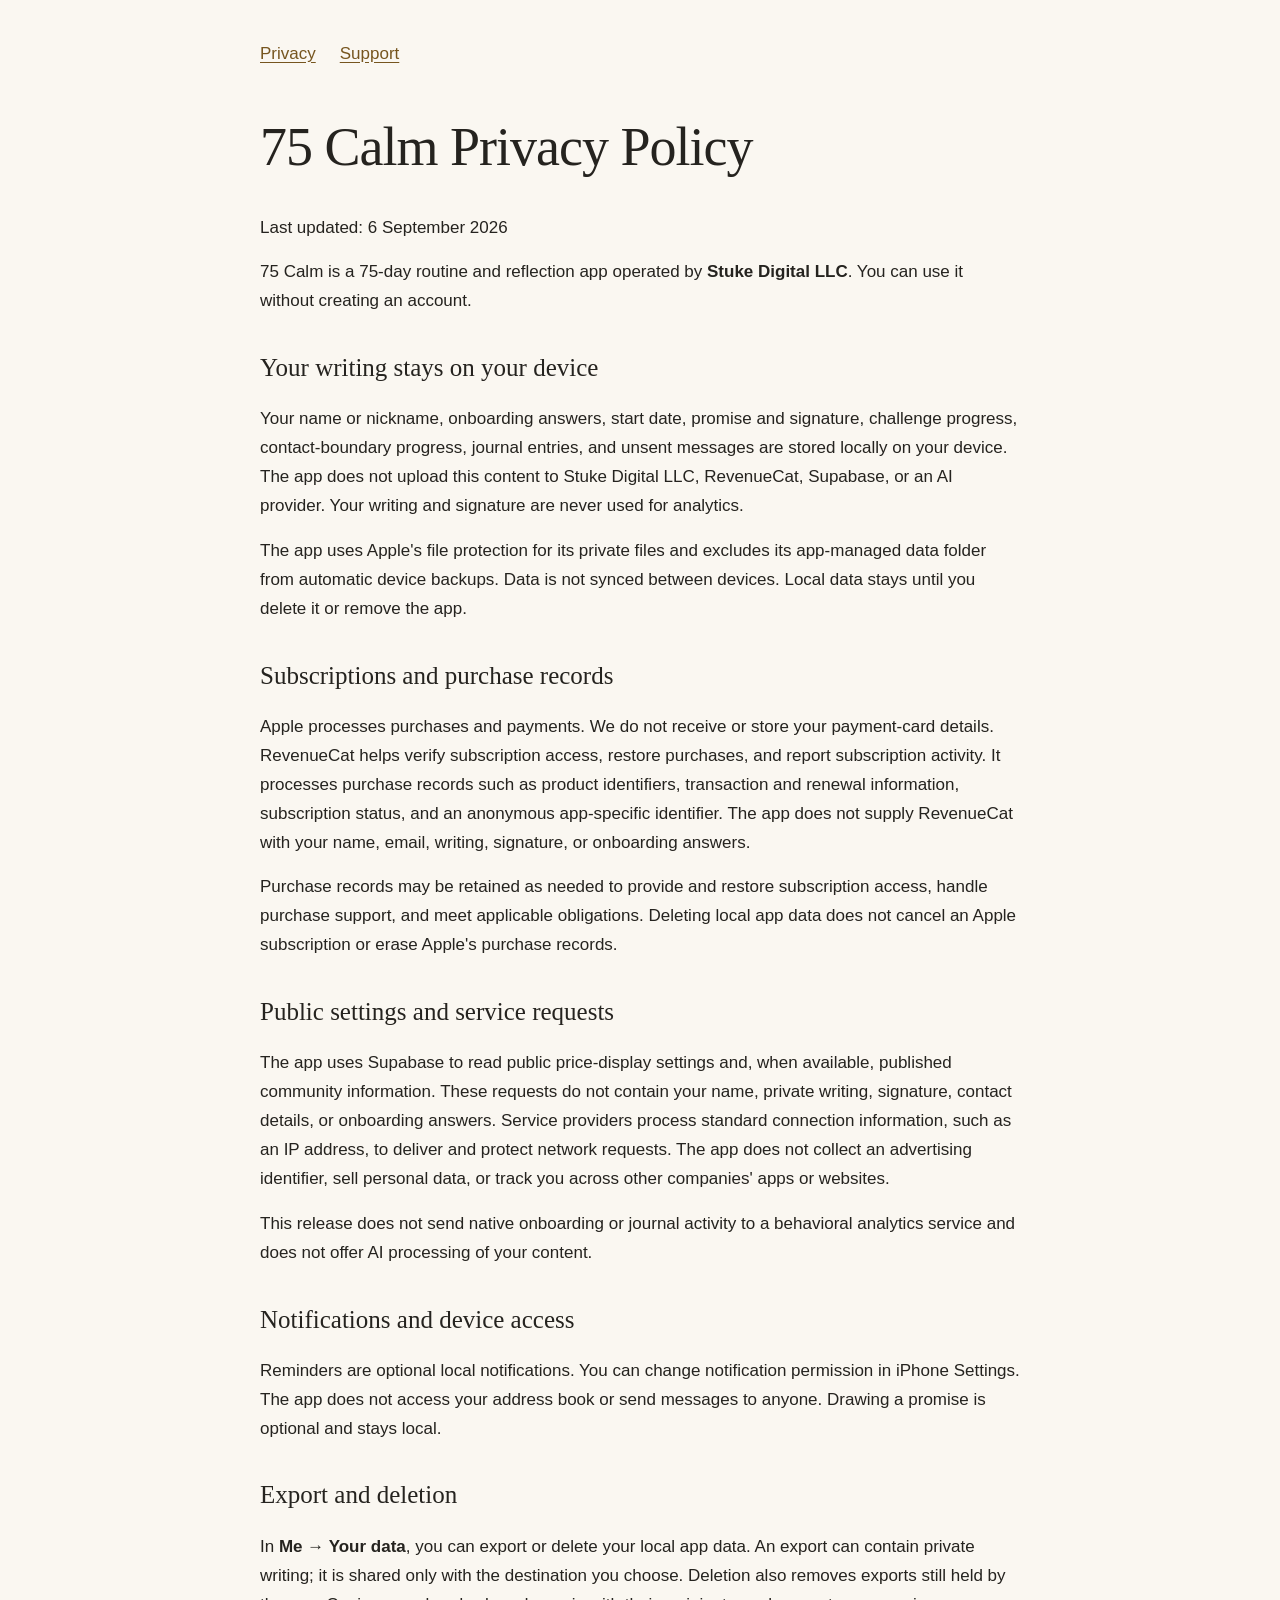
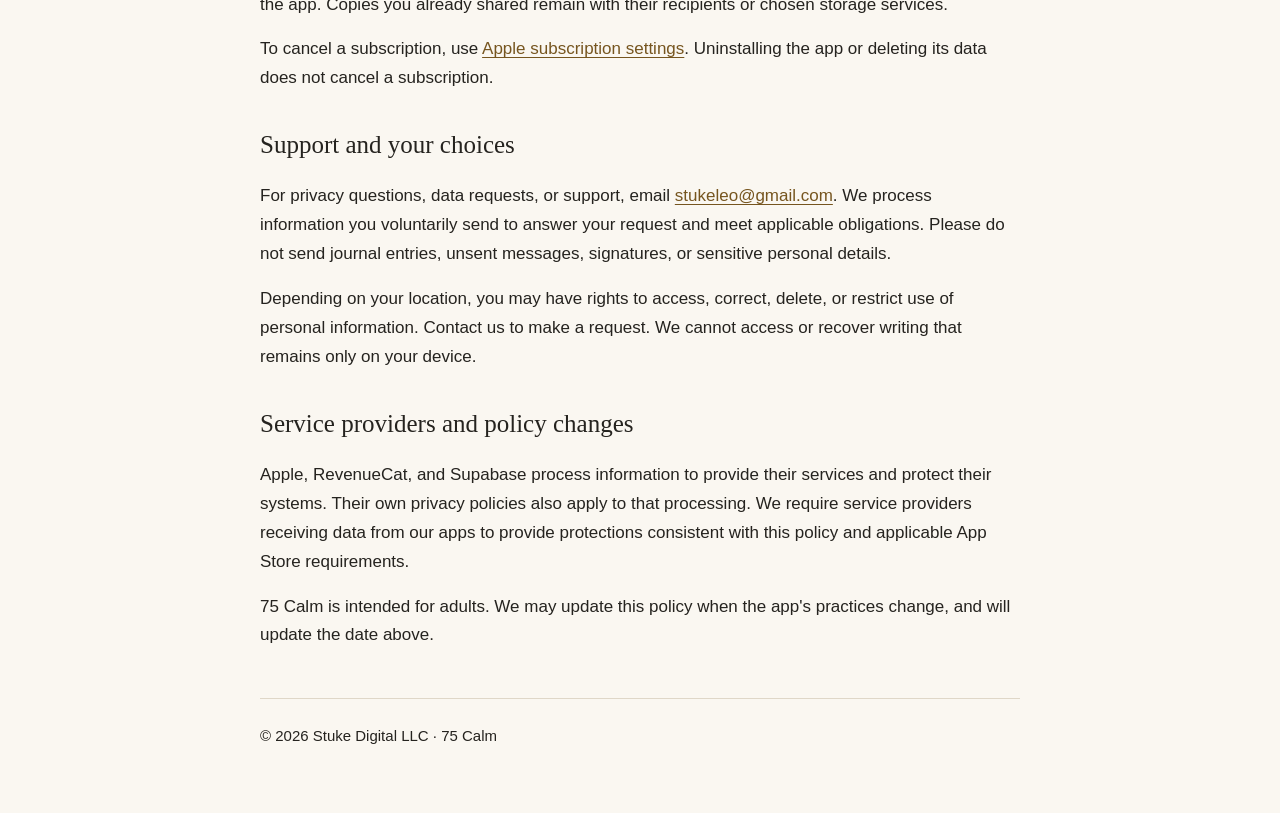
==== 75-calm/privacy/index.html @ 206cfe37 "Add 75 Calm privacy and support pages" ====
<!doctype html>
<html lang="en"><head><meta charset="utf-8"><meta name="viewport" content="width=device-width,initial-scale=1"><title>75 Calm Privacy Policy | Stuke Digital LLC</title><meta name="description" content="75 Calm Privacy Policy: subscriptions, local data, and help from Stuke Digital LLC."><style>html{color-scheme:light}body{margin:0;background:#faf7f1;color:#25231f;font:17px/1.7 -apple-system,BlinkMacSystemFont,Segoe UI,sans-serif}main{max-width:760px;margin:0 auto;padding:40px 24px 64px}nav{display:flex;gap:24px;flex-wrap:wrap;margin-bottom:48px}a{color:#76551f;text-underline-offset:3px}h1{font:500 clamp(36px,6vw,54px)/1.12 Georgia,serif;letter-spacing:-1px}h2{font:500 25px/1.3 Georgia,serif;margin-top:36px}p{margin:16px 0}footer{border-top:1px solid #dfd7c8;margin-top:48px;padding-top:24px;font-size:15px}a:focus-visible{outline:3px solid #76551f;outline-offset:4px}</style></head><body><main><nav aria-label="75 Calm information"><a href="../privacy/">Privacy</a><a href="../support/">Support</a></nav><h1>75 Calm Privacy Policy</h1><p>Last updated: 6 September 2026</p>
<p>75 Calm is a 75-day routine and reflection app operated by <strong>Stuke Digital LLC</strong>. You can use it without creating an account.</p>
<h2>Your writing stays on your device</h2>
<p>Your name or nickname, onboarding answers, start date, promise and signature, challenge progress, contact-boundary progress, journal entries, and unsent messages are stored locally on your device. The app does not upload this content to Stuke Digital LLC, RevenueCat, Supabase, or an AI provider. Your writing and signature are never used for analytics.</p>
<p>The app uses Apple's file protection for its private files and excludes its app-managed data folder from automatic device backups. Data is not synced between devices. Local data stays until you delete it or remove the app.</p>
<h2>Subscriptions and purchase records</h2>
<p>Apple processes purchases and payments. We do not receive or store your payment-card details. RevenueCat helps verify subscription access, restore purchases, and report subscription activity. It processes purchase records such as product identifiers, transaction and renewal information, subscription status, and an anonymous app-specific identifier. The app does not supply RevenueCat with your name, email, writing, signature, or onboarding answers.</p>
<p>Purchase records may be retained as needed to provide and restore subscription access, handle purchase support, and meet applicable obligations. Deleting local app data does not cancel an Apple subscription or erase Apple's purchase records.</p>
<h2>Public settings and service requests</h2>
<p>The app uses Supabase to read public price-display settings and, when available, published community information. These requests do not contain your name, private writing, signature, contact details, or onboarding answers. Service providers process standard connection information, such as an IP address, to deliver and protect network requests. The app does not collect an advertising identifier, sell personal data, or track you across other companies' apps or websites.</p>
<p>This release does not send native onboarding or journal activity to a behavioral analytics service and does not offer AI processing of your content.</p>
<h2>Notifications and device access</h2>
<p>Reminders are optional local notifications. You can change notification permission in iPhone Settings. The app does not access your address book or send messages to anyone. Drawing a promise is optional and stays local.</p>
<h2>Export and deletion</h2>
<p>In <strong>Me → Your data</strong>, you can export or delete your local app data. An export can contain private writing; it is shared only with the destination you choose. Deletion also removes exports still held by the app. Copies you already shared remain with their recipients or chosen storage services.</p>
<p>To cancel a subscription, use <a href="https://apps.apple.com/account/subscriptions">Apple subscription settings</a>. Uninstalling the app or deleting its data does not cancel a subscription.</p>
<h2>Support and your choices</h2>
<p>For privacy questions, data requests, or support, email <a href="mailto:stukeleo@gmail.com">stukeleo@gmail.com</a>. We process information you voluntarily send to answer your request and meet applicable obligations. Please do not send journal entries, unsent messages, signatures, or sensitive personal details.</p>
<p>Depending on your location, you may have rights to access, correct, delete, or restrict use of personal information. Contact us to make a request. We cannot access or recover writing that remains only on your device.</p>
<h2>Service providers and policy changes</h2>
<p>Apple, RevenueCat, and Supabase process information to provide their services and protect their systems. Their own privacy policies also apply to that processing. We require service providers receiving data from our apps to provide protections consistent with this policy and applicable App Store requirements.</p>
<p>75 Calm is intended for adults. We may update this policy when the app's practices change, and will update the date above.</p><footer>© 2026 Stuke Digital LLC · 75 Calm</footer></main></body></html>
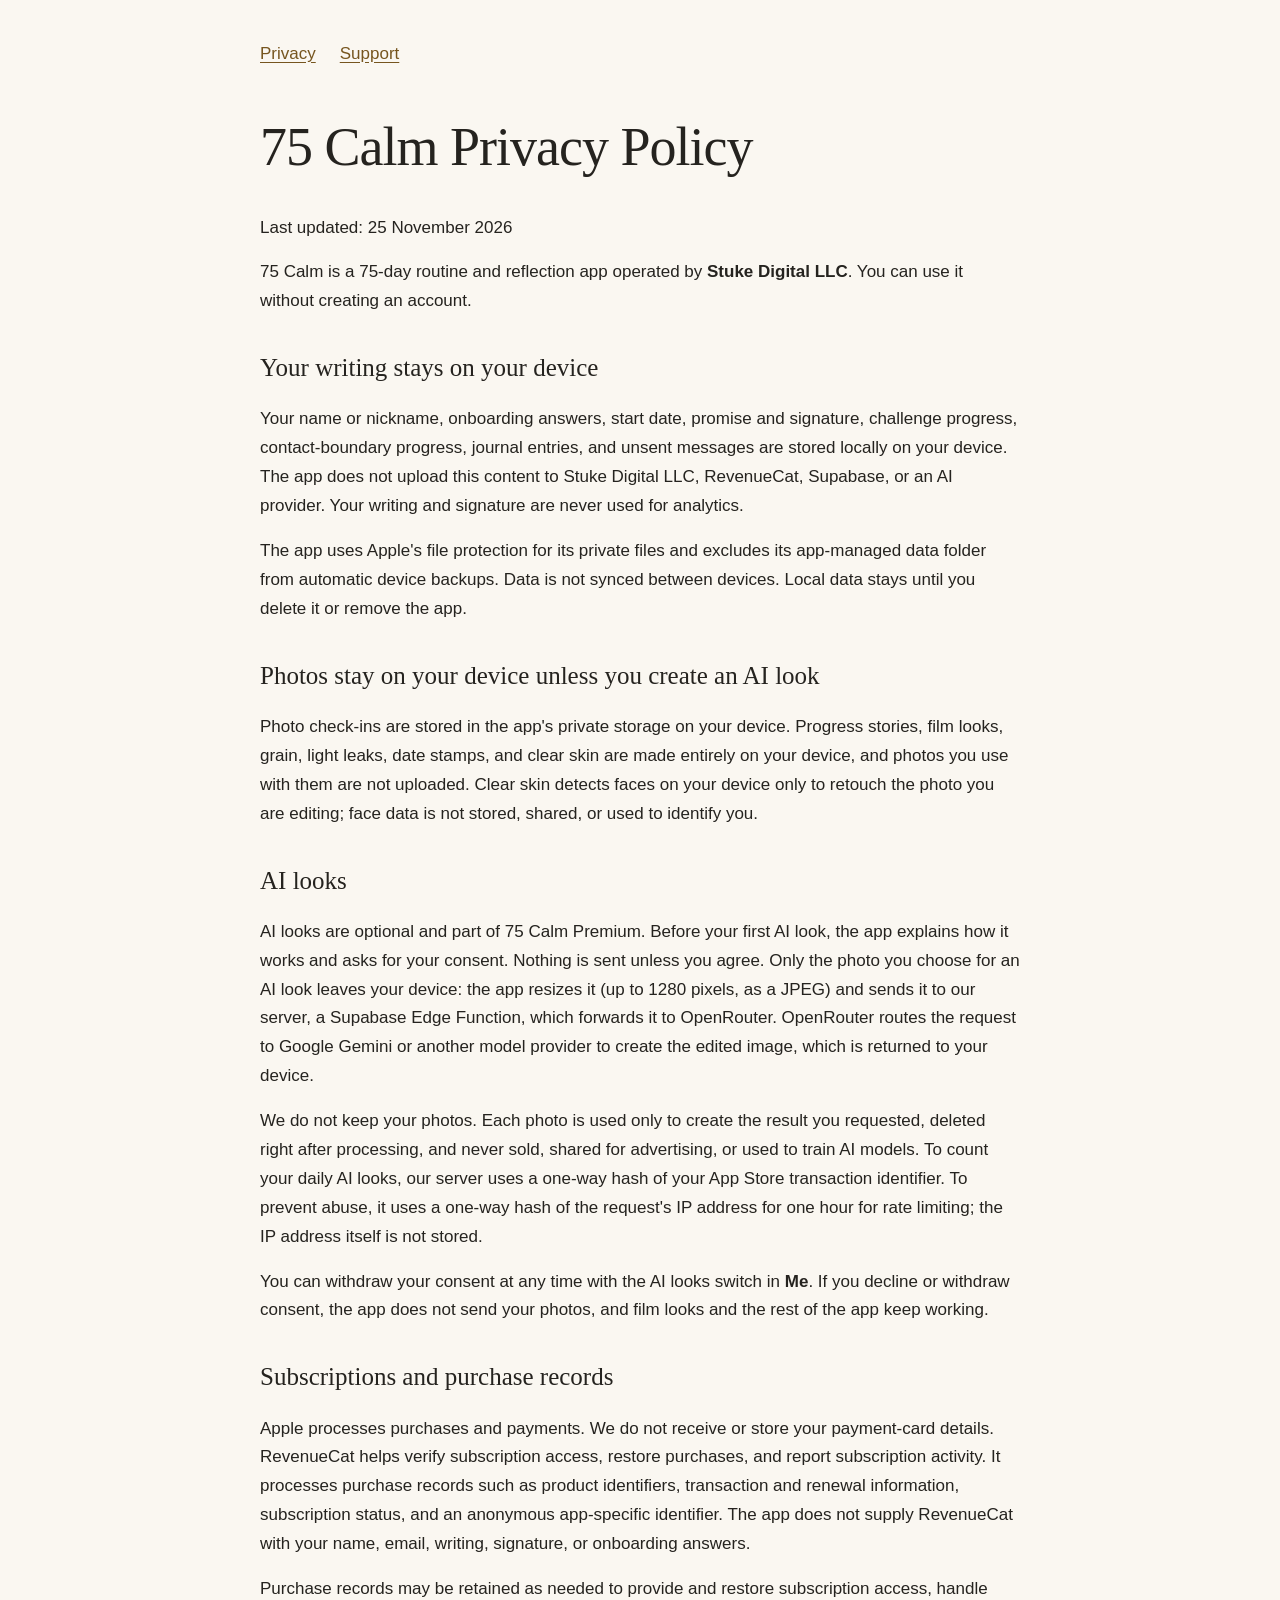
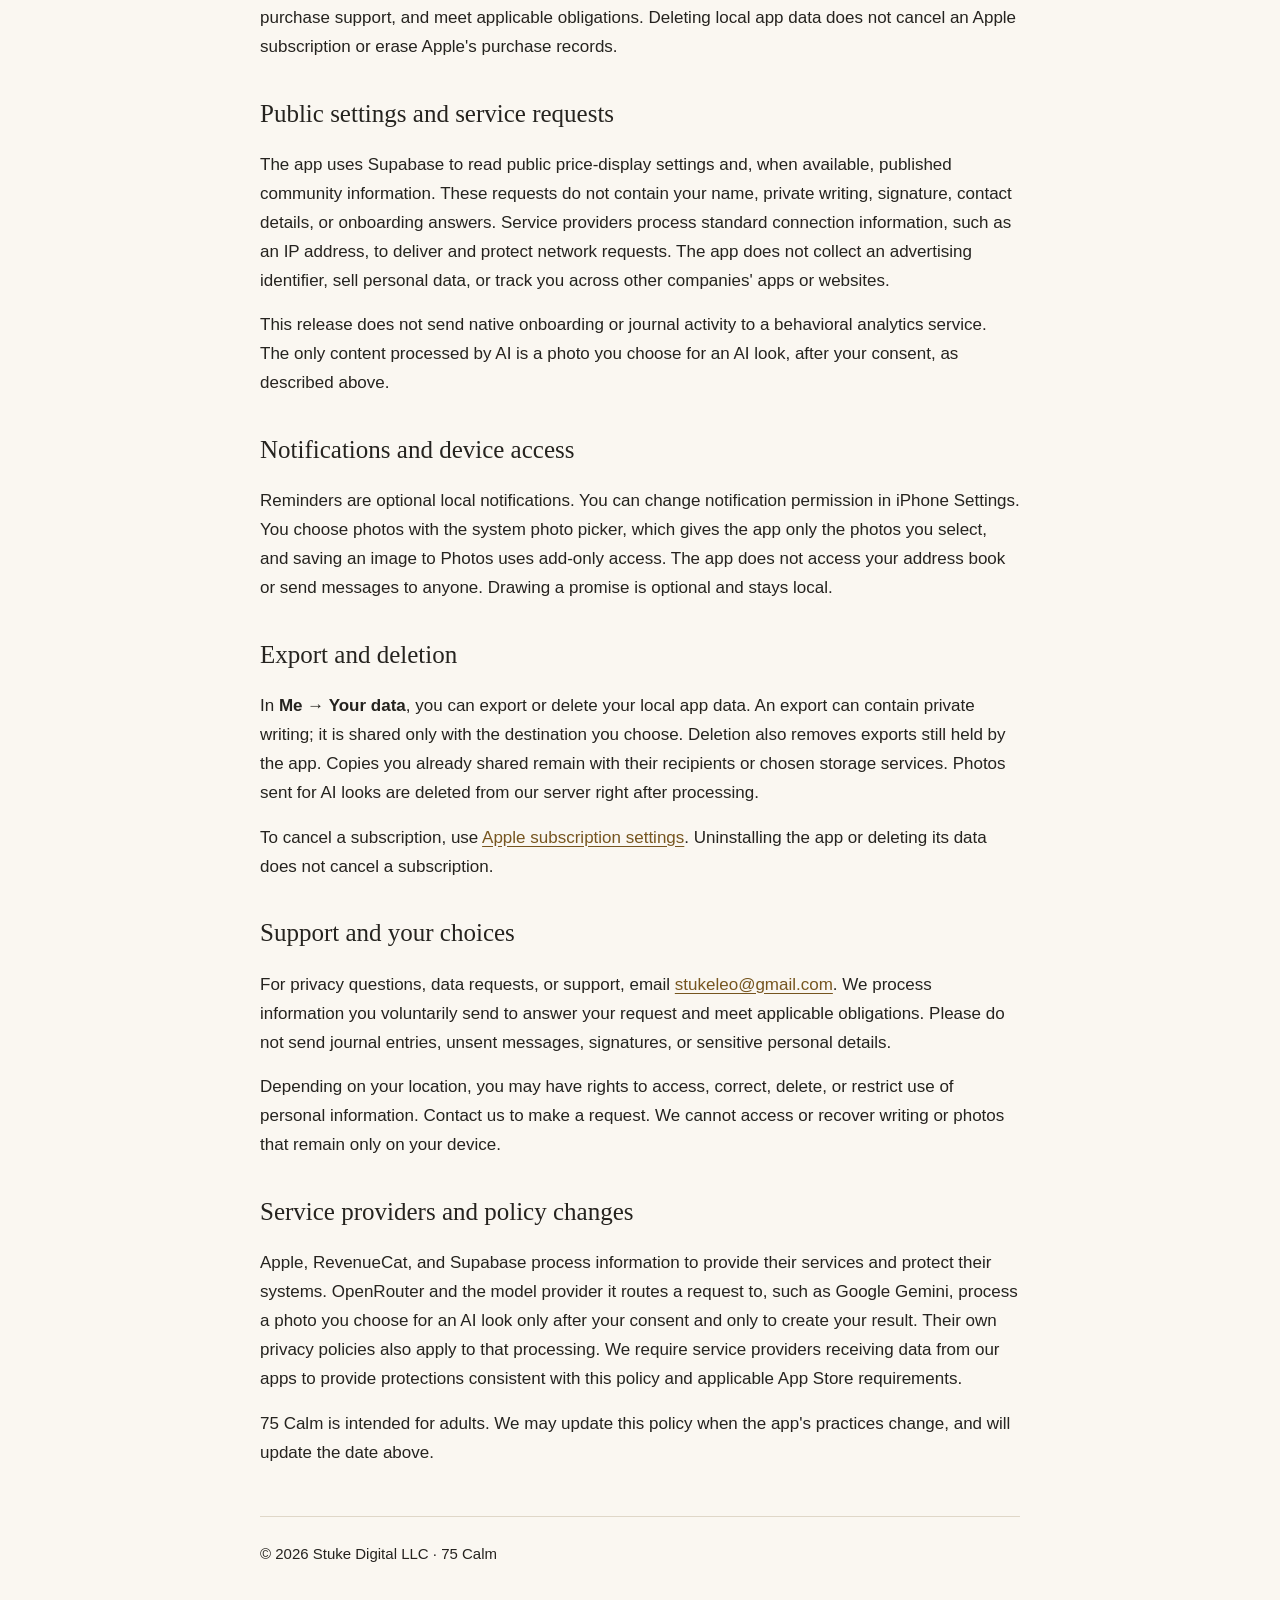
==== commit d4dbe00e: "75 Calm privacy policy: AI looks (1.3) Describes the optional AI looks in 75 Calm 1.3: consent first" ====
--- a/75-calm/privacy/index.html
+++ b/75-calm/privacy/index.html
@@ -1,23 +1,29 @@
 <!doctype html>
-<html lang="en"><head><meta charset="utf-8"><meta name="viewport" content="width=device-width,initial-scale=1"><title>75 Calm Privacy Policy | Stuke Digital LLC</title><meta name="description" content="75 Calm Privacy Policy: subscriptions, local data, and help from Stuke Digital LLC."><style>html{color-scheme:light}body{margin:0;background:#faf7f1;color:#25231f;font:17px/1.7 -apple-system,BlinkMacSystemFont,Segoe UI,sans-serif}main{max-width:760px;margin:0 auto;padding:40px 24px 64px}nav{display:flex;gap:24px;flex-wrap:wrap;margin-bottom:48px}a{color:#76551f;text-underline-offset:3px}h1{font:500 clamp(36px,6vw,54px)/1.12 Georgia,serif;letter-spacing:-1px}h2{font:500 25px/1.3 Georgia,serif;margin-top:36px}p{margin:16px 0}footer{border-top:1px solid #dfd7c8;margin-top:48px;padding-top:24px;font-size:15px}a:focus-visible{outline:3px solid #76551f;outline-offset:4px}</style></head><body><main><nav aria-label="75 Calm information"><a href="../privacy/">Privacy</a><a href="../support/">Support</a></nav><h1>75 Calm Privacy Policy</h1><p>Last updated: 6 September 2026</p>
+<html lang="en"><head><meta charset="utf-8"><meta name="viewport" content="width=device-width,initial-scale=1"><title>75 Calm Privacy Policy | Stuke Digital LLC</title><meta name="description" content="75 Calm Privacy Policy: AI looks, subscriptions, local data, and help from Stuke Digital LLC."><style>html{color-scheme:light}body{margin:0;background:#faf7f1;color:#25231f;font:17px/1.7 -apple-system,BlinkMacSystemFont,Segoe UI,sans-serif}main{max-width:760px;margin:0 auto;padding:40px 24px 64px}nav{display:flex;gap:24px;flex-wrap:wrap;margin-bottom:48px}a{color:#76551f;text-underline-offset:3px}h1{font:500 clamp(36px,6vw,54px)/1.12 Georgia,serif;letter-spacing:-1px}h2{font:500 25px/1.3 Georgia,serif;margin-top:36px}p{margin:16px 0}footer{border-top:1px solid #dfd7c8;margin-top:48px;padding-top:24px;font-size:15px}a:focus-visible{outline:3px solid #76551f;outline-offset:4px}</style></head><body><main><nav aria-label="75 Calm information"><a href="../privacy/">Privacy</a><a href="../support/">Support</a></nav><h1>75 Calm Privacy Policy</h1><p>Last updated: 25 November 2026</p>
 <p>75 Calm is a 75-day routine and reflection app operated by <strong>Stuke Digital LLC</strong>. You can use it without creating an account.</p>
 <h2>Your writing stays on your device</h2>
 <p>Your name or nickname, onboarding answers, start date, promise and signature, challenge progress, contact-boundary progress, journal entries, and unsent messages are stored locally on your device. The app does not upload this content to Stuke Digital LLC, RevenueCat, Supabase, or an AI provider. Your writing and signature are never used for analytics.</p>
 <p>The app uses Apple's file protection for its private files and excludes its app-managed data folder from automatic device backups. Data is not synced between devices. Local data stays until you delete it or remove the app.</p>
+<h2>Photos stay on your device unless you create an AI look</h2>
+<p>Photo check-ins are stored in the app's private storage on your device. Progress stories, film looks, grain, light leaks, date stamps, and clear skin are made entirely on your device, and photos you use with them are not uploaded. Clear skin detects faces on your device only to retouch the photo you are editing; face data is not stored, shared, or used to identify you.</p>
+<h2>AI looks</h2>
+<p>AI looks are optional and part of 75 Calm Premium. Before your first AI look, the app explains how it works and asks for your consent. Nothing is sent unless you agree. Only the photo you choose for an AI look leaves your device: the app resizes it (up to 1280 pixels, as a JPEG) and sends it to our server, a Supabase Edge Function, which forwards it to OpenRouter. OpenRouter routes the request to Google Gemini or another model provider to create the edited image, which is returned to your device.</p>
+<p>We do not keep your photos. Each photo is used only to create the result you requested, deleted right after processing, and never sold, shared for advertising, or used to train AI models. To count your daily AI looks, our server uses a one-way hash of your App Store transaction identifier. To prevent abuse, it uses a one-way hash of the request's IP address for one hour for rate limiting; the IP address itself is not stored.</p>
+<p>You can withdraw your consent at any time with the AI looks switch in <strong>Me</strong>. If you decline or withdraw consent, the app does not send your photos, and film looks and the rest of the app keep working.</p>
 <h2>Subscriptions and purchase records</h2>
 <p>Apple processes purchases and payments. We do not receive or store your payment-card details. RevenueCat helps verify subscription access, restore purchases, and report subscription activity. It processes purchase records such as product identifiers, transaction and renewal information, subscription status, and an anonymous app-specific identifier. The app does not supply RevenueCat with your name, email, writing, signature, or onboarding answers.</p>
 <p>Purchase records may be retained as needed to provide and restore subscription access, handle purchase support, and meet applicable obligations. Deleting local app data does not cancel an Apple subscription or erase Apple's purchase records.</p>
 <h2>Public settings and service requests</h2>
 <p>The app uses Supabase to read public price-display settings and, when available, published community information. These requests do not contain your name, private writing, signature, contact details, or onboarding answers. Service providers process standard connection information, such as an IP address, to deliver and protect network requests. The app does not collect an advertising identifier, sell personal data, or track you across other companies' apps or websites.</p>
-<p>This release does not send native onboarding or journal activity to a behavioral analytics service and does not offer AI processing of your content.</p>
+<p>This release does not send native onboarding or journal activity to a behavioral analytics service. The only content processed by AI is a photo you choose for an AI look, after your consent, as described above.</p>
 <h2>Notifications and device access</h2>
-<p>Reminders are optional local notifications. You can change notification permission in iPhone Settings. The app does not access your address book or send messages to anyone. Drawing a promise is optional and stays local.</p>
+<p>Reminders are optional local notifications. You can change notification permission in iPhone Settings. You choose photos with the system photo picker, which gives the app only the photos you select, and saving an image to Photos uses add-only access. The app does not access your address book or send messages to anyone. Drawing a promise is optional and stays local.</p>
 <h2>Export and deletion</h2>
-<p>In <strong>Me → Your data</strong>, you can export or delete your local app data. An export can contain private writing; it is shared only with the destination you choose. Deletion also removes exports still held by the app. Copies you already shared remain with their recipients or chosen storage services.</p>
+<p>In <strong>Me → Your data</strong>, you can export or delete your local app data. An export can contain private writing; it is shared only with the destination you choose. Deletion also removes exports still held by the app. Copies you already shared remain with their recipients or chosen storage services. Photos sent for AI looks are deleted from our server right after processing.</p>
 <p>To cancel a subscription, use <a href="https://apps.apple.com/account/subscriptions">Apple subscription settings</a>. Uninstalling the app or deleting its data does not cancel a subscription.</p>
 <h2>Support and your choices</h2>
 <p>For privacy questions, data requests, or support, email <a href="mailto:stukeleo@gmail.com">stukeleo@gmail.com</a>. We process information you voluntarily send to answer your request and meet applicable obligations. Please do not send journal entries, unsent messages, signatures, or sensitive personal details.</p>
-<p>Depending on your location, you may have rights to access, correct, delete, or restrict use of personal information. Contact us to make a request. We cannot access or recover writing that remains only on your device.</p>
+<p>Depending on your location, you may have rights to access, correct, delete, or restrict use of personal information. Contact us to make a request. We cannot access or recover writing or photos that remain only on your device.</p>
 <h2>Service providers and policy changes</h2>
-<p>Apple, RevenueCat, and Supabase process information to provide their services and protect their systems. Their own privacy policies also apply to that processing. We require service providers receiving data from our apps to provide protections consistent with this policy and applicable App Store requirements.</p>
+<p>Apple, RevenueCat, and Supabase process information to provide their services and protect their systems. OpenRouter and the model provider it routes a request to, such as Google Gemini, process a photo you choose for an AI look only after your consent and only to create your result. Their own privacy policies also apply to that processing. We require service providers receiving data from our apps to provide protections consistent with this policy and applicable App Store requirements.</p>
 <p>75 Calm is intended for adults. We may update this policy when the app's practices change, and will update the date above.</p><footer>© 2026 Stuke Digital LLC · 75 Calm</footer></main></body></html>
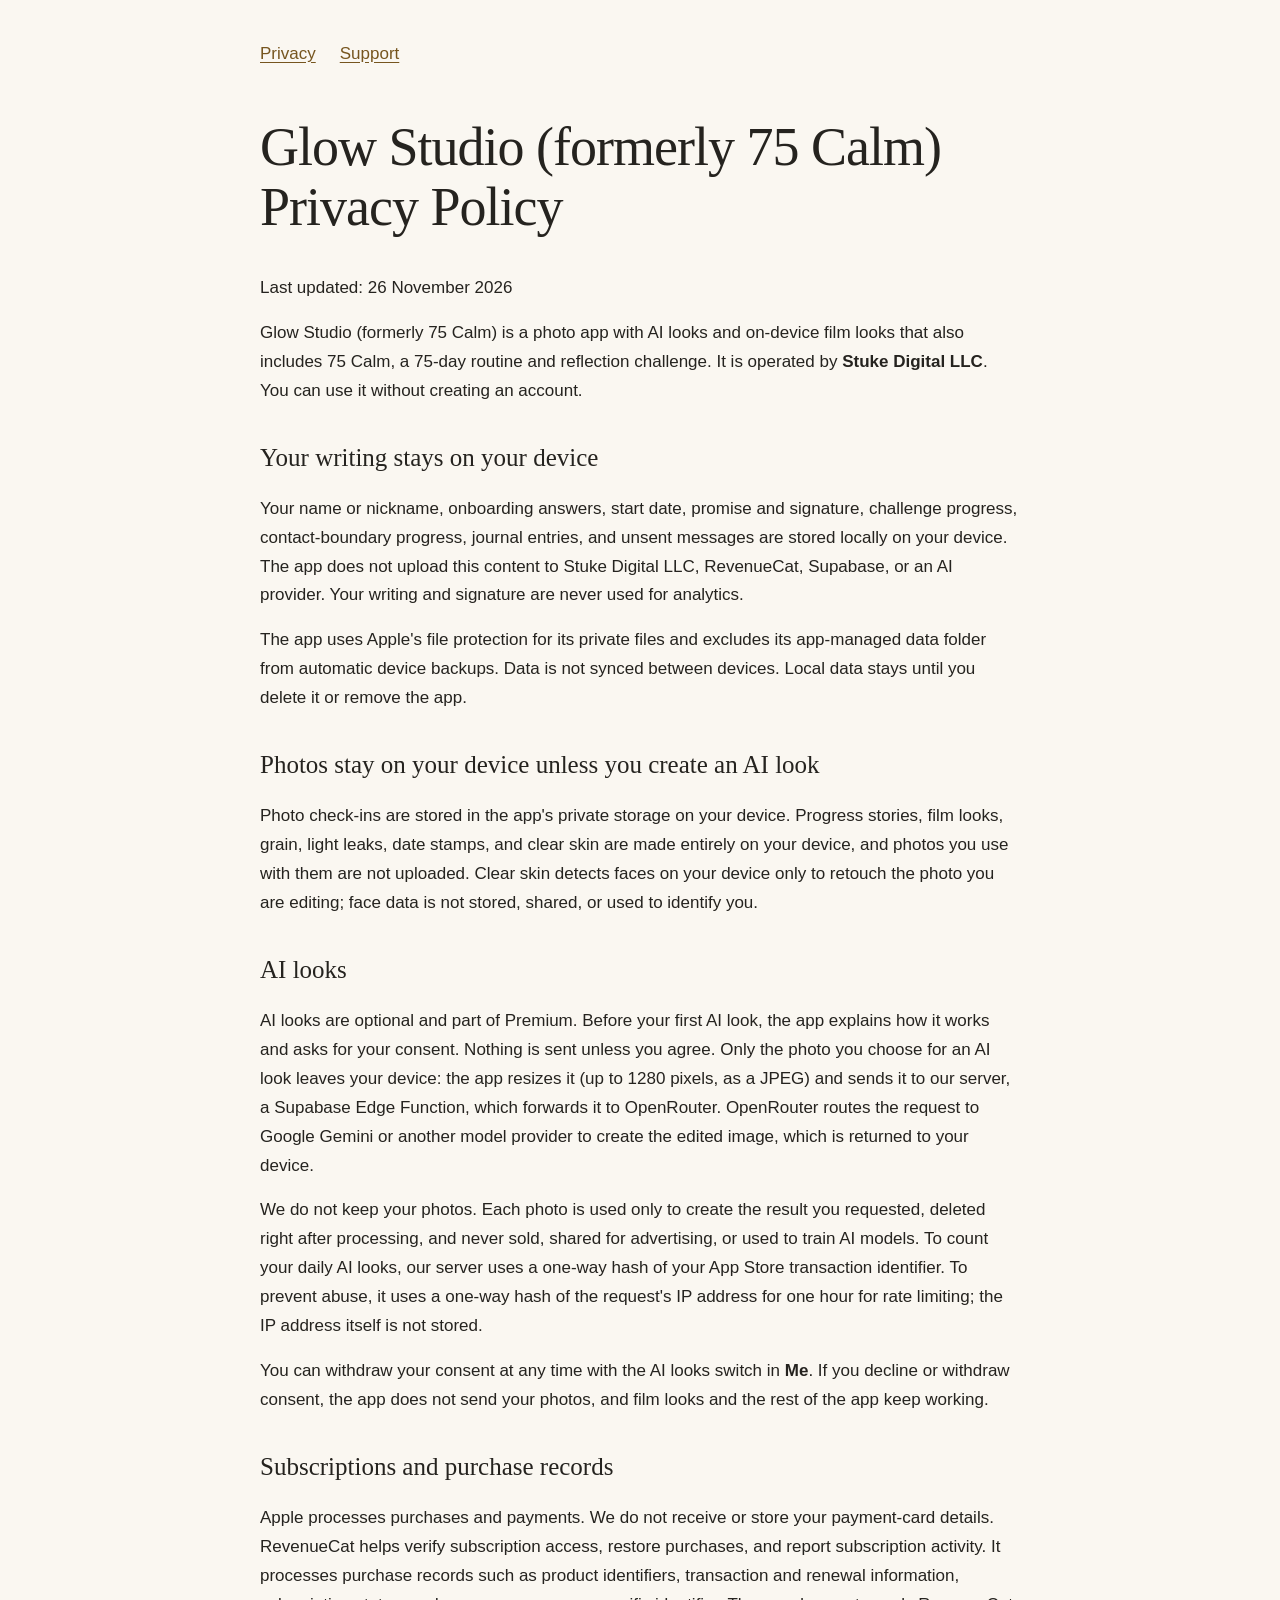
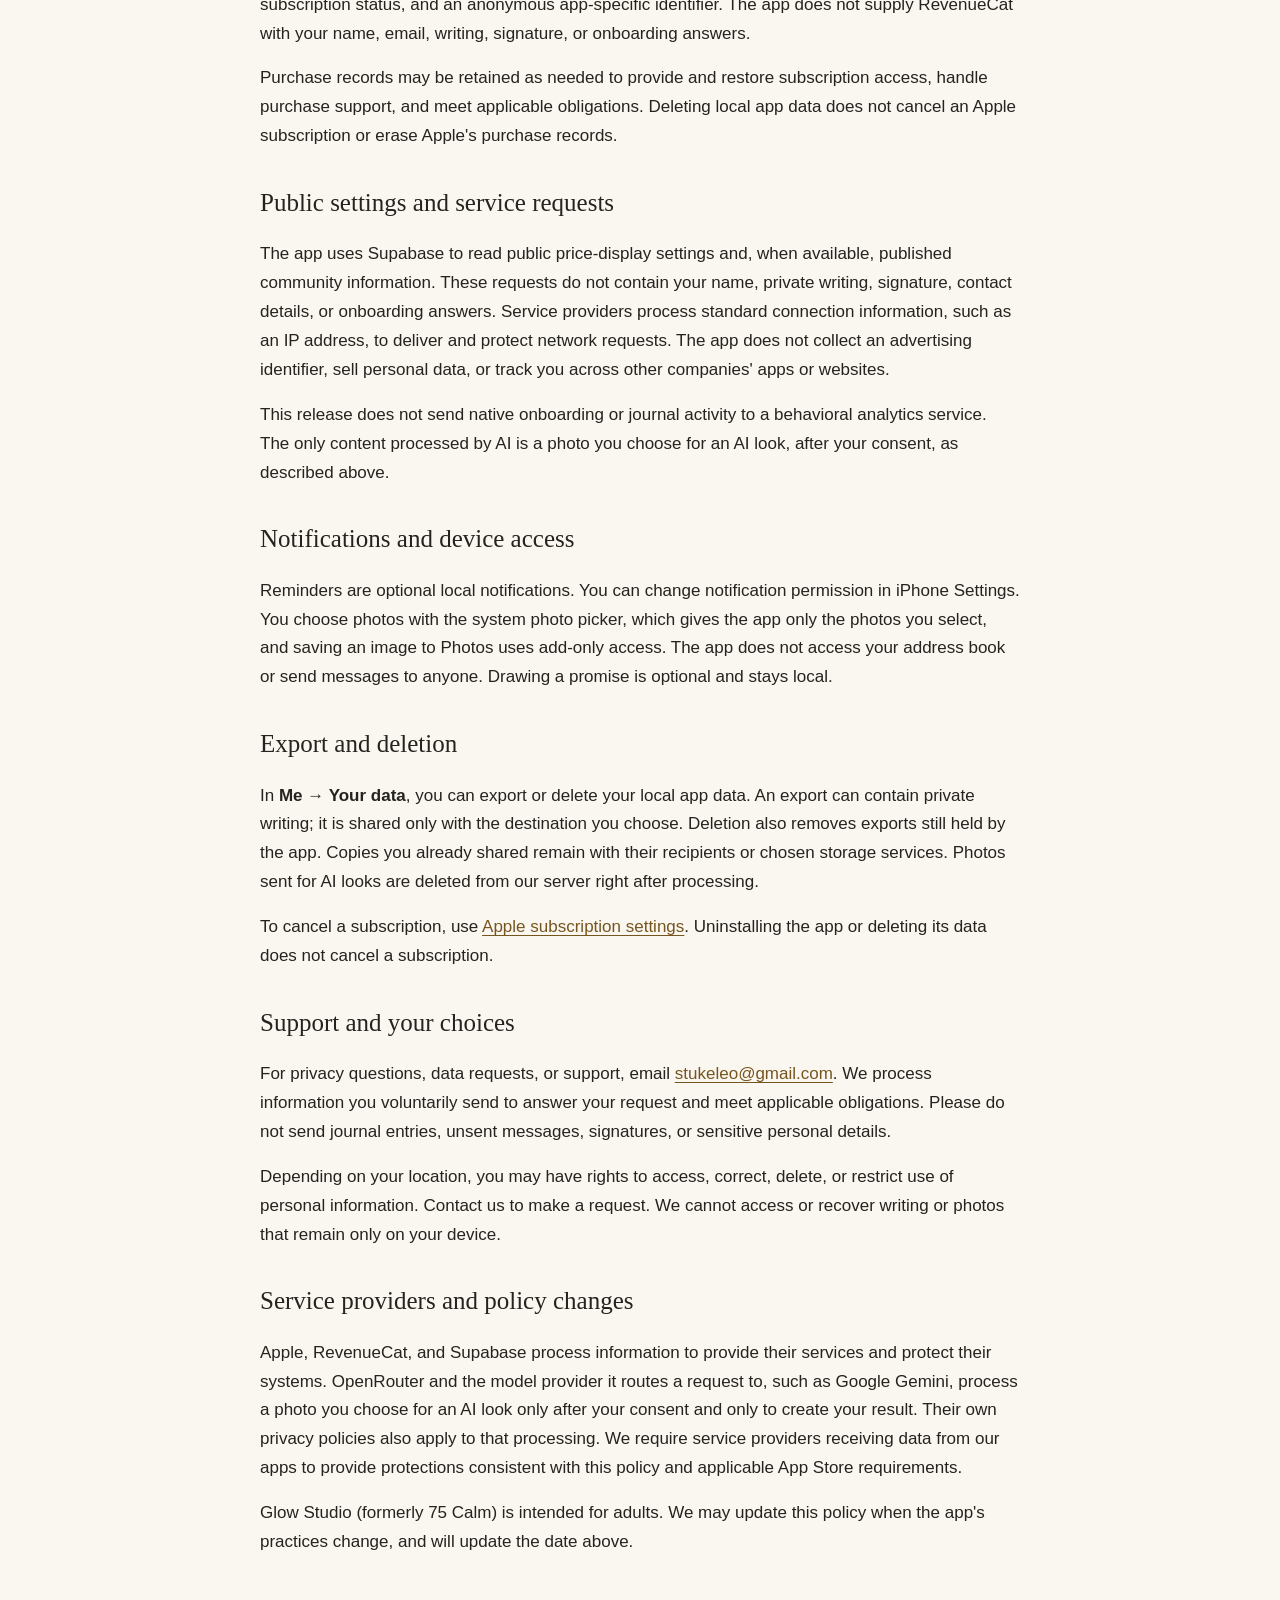
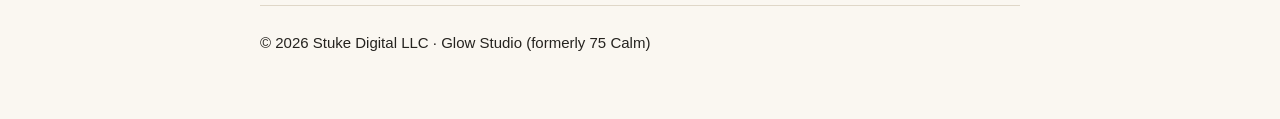
==== commit adf7d24c: "75 Calm privacy page: Glow Studio (formerly 75 Calm), 2.0 The app is renamed Glow Studio in 2.0; the" ====
--- a/75-calm/privacy/index.html
+++ b/75-calm/privacy/index.html
@@ -1,13 +1,13 @@
 <!doctype html>
-<html lang="en"><head><meta charset="utf-8"><meta name="viewport" content="width=device-width,initial-scale=1"><title>75 Calm Privacy Policy | Stuke Digital LLC</title><meta name="description" content="75 Calm Privacy Policy: AI looks, subscriptions, local data, and help from Stuke Digital LLC."><style>html{color-scheme:light}body{margin:0;background:#faf7f1;color:#25231f;font:17px/1.7 -apple-system,BlinkMacSystemFont,Segoe UI,sans-serif}main{max-width:760px;margin:0 auto;padding:40px 24px 64px}nav{display:flex;gap:24px;flex-wrap:wrap;margin-bottom:48px}a{color:#76551f;text-underline-offset:3px}h1{font:500 clamp(36px,6vw,54px)/1.12 Georgia,serif;letter-spacing:-1px}h2{font:500 25px/1.3 Georgia,serif;margin-top:36px}p{margin:16px 0}footer{border-top:1px solid #dfd7c8;margin-top:48px;padding-top:24px;font-size:15px}a:focus-visible{outline:3px solid #76551f;outline-offset:4px}</style></head><body><main><nav aria-label="75 Calm information"><a href="../privacy/">Privacy</a><a href="../support/">Support</a></nav><h1>75 Calm Privacy Policy</h1><p>Last updated: 25 November 2026</p>
-<p>75 Calm is a 75-day routine and reflection app operated by <strong>Stuke Digital LLC</strong>. You can use it without creating an account.</p>
+<html lang="en"><head><meta charset="utf-8"><meta name="viewport" content="width=device-width,initial-scale=1"><title>Glow Studio (formerly 75 Calm) Privacy Policy | Stuke Digital LLC</title><meta name="description" content="Glow Studio (formerly 75 Calm) Privacy Policy: AI looks, subscriptions, local data, and help from Stuke Digital LLC."><style>html{color-scheme:light}body{margin:0;background:#faf7f1;color:#25231f;font:17px/1.7 -apple-system,BlinkMacSystemFont,Segoe UI,sans-serif}main{max-width:760px;margin:0 auto;padding:40px 24px 64px}nav{display:flex;gap:24px;flex-wrap:wrap;margin-bottom:48px}a{color:#76551f;text-underline-offset:3px}h1{font:500 clamp(36px,6vw,54px)/1.12 Georgia,serif;letter-spacing:-1px}h2{font:500 25px/1.3 Georgia,serif;margin-top:36px}p{margin:16px 0}footer{border-top:1px solid #dfd7c8;margin-top:48px;padding-top:24px;font-size:15px}a:focus-visible{outline:3px solid #76551f;outline-offset:4px}</style></head><body><main><nav aria-label="Glow Studio information"><a href="../privacy/">Privacy</a><a href="../support/">Support</a></nav><h1>Glow Studio (formerly 75 Calm) Privacy Policy</h1><p>Last updated: 26 November 2026</p>
+<p>Glow Studio (formerly 75 Calm) is a photo app with AI looks and on-device film looks that also includes 75 Calm, a 75-day routine and reflection challenge. It is operated by <strong>Stuke Digital LLC</strong>. You can use it without creating an account.</p>
 <h2>Your writing stays on your device</h2>
 <p>Your name or nickname, onboarding answers, start date, promise and signature, challenge progress, contact-boundary progress, journal entries, and unsent messages are stored locally on your device. The app does not upload this content to Stuke Digital LLC, RevenueCat, Supabase, or an AI provider. Your writing and signature are never used for analytics.</p>
 <p>The app uses Apple's file protection for its private files and excludes its app-managed data folder from automatic device backups. Data is not synced between devices. Local data stays until you delete it or remove the app.</p>
 <h2>Photos stay on your device unless you create an AI look</h2>
 <p>Photo check-ins are stored in the app's private storage on your device. Progress stories, film looks, grain, light leaks, date stamps, and clear skin are made entirely on your device, and photos you use with them are not uploaded. Clear skin detects faces on your device only to retouch the photo you are editing; face data is not stored, shared, or used to identify you.</p>
 <h2>AI looks</h2>
-<p>AI looks are optional and part of 75 Calm Premium. Before your first AI look, the app explains how it works and asks for your consent. Nothing is sent unless you agree. Only the photo you choose for an AI look leaves your device: the app resizes it (up to 1280 pixels, as a JPEG) and sends it to our server, a Supabase Edge Function, which forwards it to OpenRouter. OpenRouter routes the request to Google Gemini or another model provider to create the edited image, which is returned to your device.</p>
+<p>AI looks are optional and part of Premium. Before your first AI look, the app explains how it works and asks for your consent. Nothing is sent unless you agree. Only the photo you choose for an AI look leaves your device: the app resizes it (up to 1280 pixels, as a JPEG) and sends it to our server, a Supabase Edge Function, which forwards it to OpenRouter. OpenRouter routes the request to Google Gemini or another model provider to create the edited image, which is returned to your device.</p>
 <p>We do not keep your photos. Each photo is used only to create the result you requested, deleted right after processing, and never sold, shared for advertising, or used to train AI models. To count your daily AI looks, our server uses a one-way hash of your App Store transaction identifier. To prevent abuse, it uses a one-way hash of the request's IP address for one hour for rate limiting; the IP address itself is not stored.</p>
 <p>You can withdraw your consent at any time with the AI looks switch in <strong>Me</strong>. If you decline or withdraw consent, the app does not send your photos, and film looks and the rest of the app keep working.</p>
 <h2>Subscriptions and purchase records</h2>
@@ -26,4 +26,4 @@
 <p>Depending on your location, you may have rights to access, correct, delete, or restrict use of personal information. Contact us to make a request. We cannot access or recover writing or photos that remain only on your device.</p>
 <h2>Service providers and policy changes</h2>
 <p>Apple, RevenueCat, and Supabase process information to provide their services and protect their systems. OpenRouter and the model provider it routes a request to, such as Google Gemini, process a photo you choose for an AI look only after your consent and only to create your result. Their own privacy policies also apply to that processing. We require service providers receiving data from our apps to provide protections consistent with this policy and applicable App Store requirements.</p>
-<p>75 Calm is intended for adults. We may update this policy when the app's practices change, and will update the date above.</p><footer>© 2026 Stuke Digital LLC · 75 Calm</footer></main></body></html>
+<p>Glow Studio (formerly 75 Calm) is intended for adults. We may update this policy when the app's practices change, and will update the date above.</p><footer>© 2026 Stuke Digital LLC · Glow Studio (formerly 75 Calm)</footer></main></body></html>
